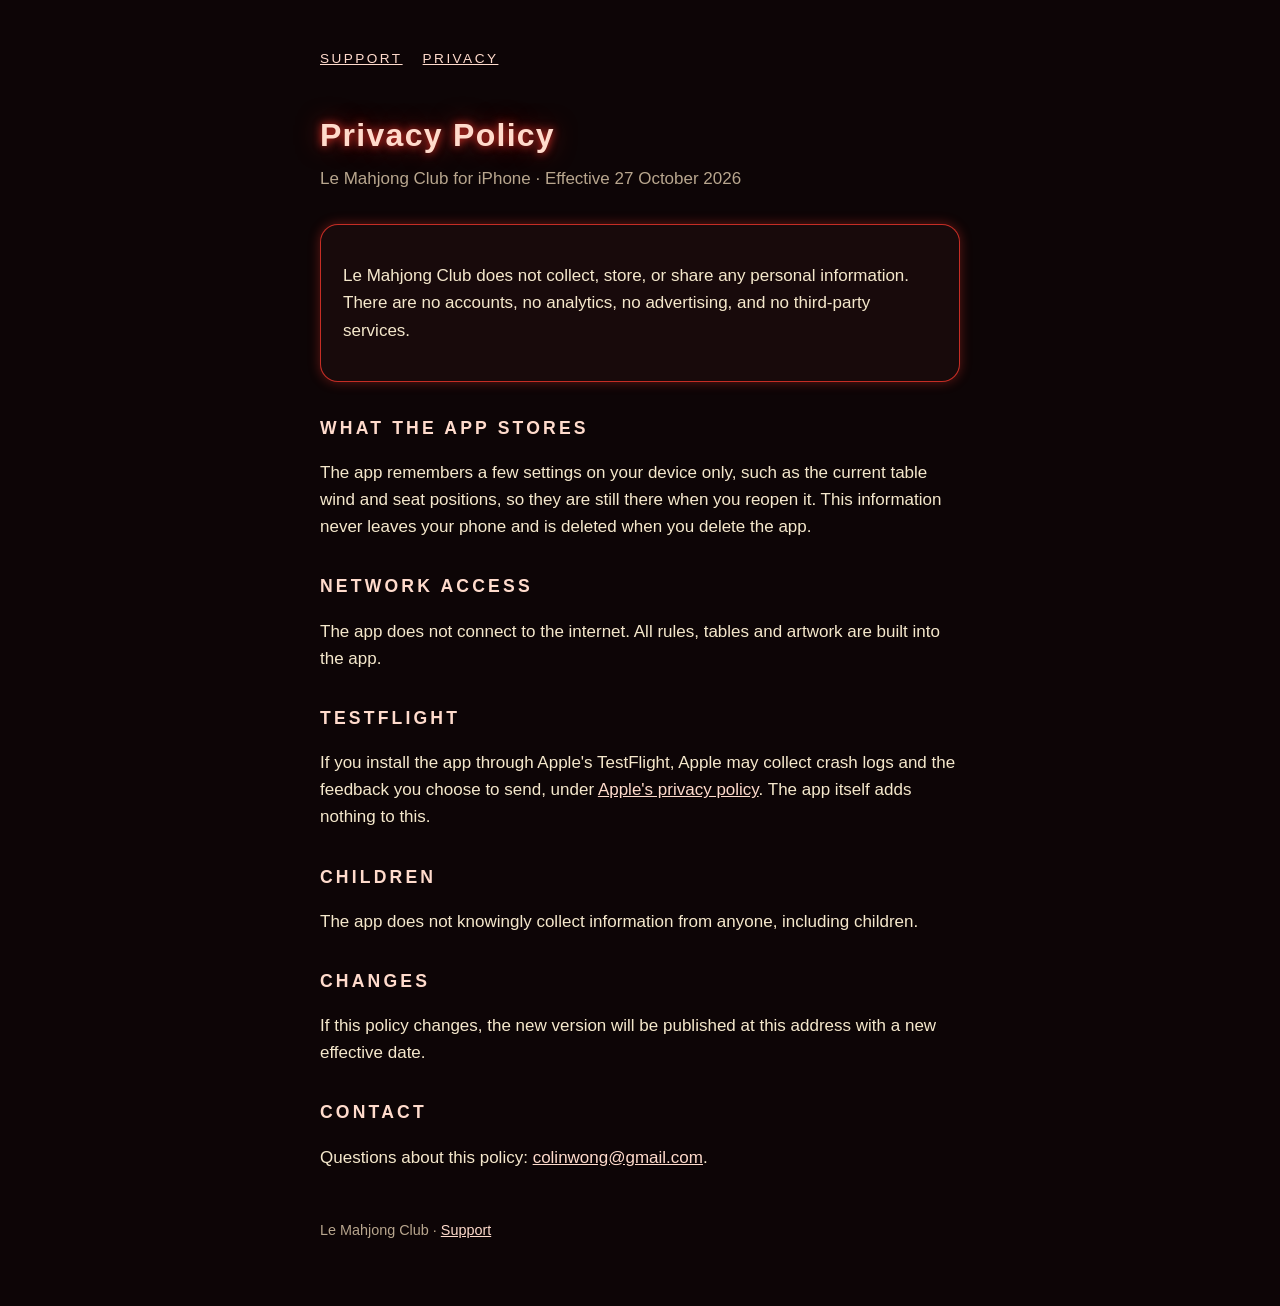
==== privacy.html @ e31676c5 "Support and privacy policy pages for the Le Mahjong Club app Co-Authored-By: Claude Fable 5.1 <norep" ====
<!doctype html>
<html lang="en">
<head>
<meta charset="utf-8">
<meta name="viewport" content="width=device-width, initial-scale=1">
<title>Le Mahjong Club — Privacy Policy</title>
<link rel="stylesheet" href="style.css">
</head>
<body>
<main>
  <nav><a href="./">Support</a><a href="privacy.html">Privacy</a></nav>
  <h1>Privacy Policy</h1>
  <p class="sub">Le Mahjong Club for iPhone · Effective 27 October 2026</p>

  <div class="card">
    <p>Le Mahjong Club does not collect, store, or share any personal information. There are no accounts, no analytics, no advertising, and no third-party services.</p>
  </div>

  <h2>What the app stores</h2>
  <p>The app remembers a few settings on your device only, such as the current table wind and seat positions, so they are still there when you reopen it. This information never leaves your phone and is deleted when you delete the app.</p>

  <h2>Network access</h2>
  <p>The app does not connect to the internet. All rules, tables and artwork are built into the app.</p>

  <h2>TestFlight</h2>
  <p>If you install the app through Apple's TestFlight, Apple may collect crash logs and the feedback you choose to send, under <a href="https://www.apple.com/legal/privacy/">Apple's privacy policy</a>. The app itself adds nothing to this.</p>

  <h2>Children</h2>
  <p>The app does not knowingly collect information from anyone, including children.</p>

  <h2>Changes</h2>
  <p>If this policy changes, the new version will be published at this address with a new effective date.</p>

  <h2>Contact</h2>
  <p>Questions about this policy: <a href="mailto:colinwong@gmail.com">colinwong@gmail.com</a>.</p>

  <footer>Le Mahjong Club · <a href="./">Support</a></footer>
</main>
</body>
</html>
---- style.css ----
:root { color-scheme: dark; --bg: #0d0506; --panel: #180a0b; --tube: #ff382e; --core: #ffdbcc; --ivory: #f5e8cc; --muted: #b8a68e; }
* { box-sizing: border-box; }
body { margin: 0; background: var(--bg); color: var(--ivory); font: 17px/1.6 -apple-system, BlinkMacSystemFont, "Helvetica Neue", Arial, sans-serif; }
main { max-width: 680px; margin: 0 auto; padding: 48px 20px 64px; }
h1 { font-size: 2rem; margin: 0 0 4px; color: var(--core); text-shadow: 0 0 8px rgba(255,56,46,.9), 0 0 24px rgba(255,56,46,.5); letter-spacing: .04em; }
h2 { font-size: 1.1rem; margin: 32px 0 8px; color: var(--core); text-transform: uppercase; letter-spacing: .18em; }
p, li { color: var(--ivory); }
.sub { color: var(--muted); margin: 0 0 32px; }
a { color: var(--core); }
.card { background: var(--panel); border: 1.5px solid rgba(255,56,46,.75); border-radius: 18px; padding: 20px 22px; box-shadow: 0 0 12px rgba(255,56,46,.35); margin: 20px 0; }
nav { display: flex; gap: 20px; margin-bottom: 40px; text-transform: uppercase; letter-spacing: .18em; font-size: .85rem; }
footer { margin-top: 48px; color: var(--muted); font-size: .9rem; }
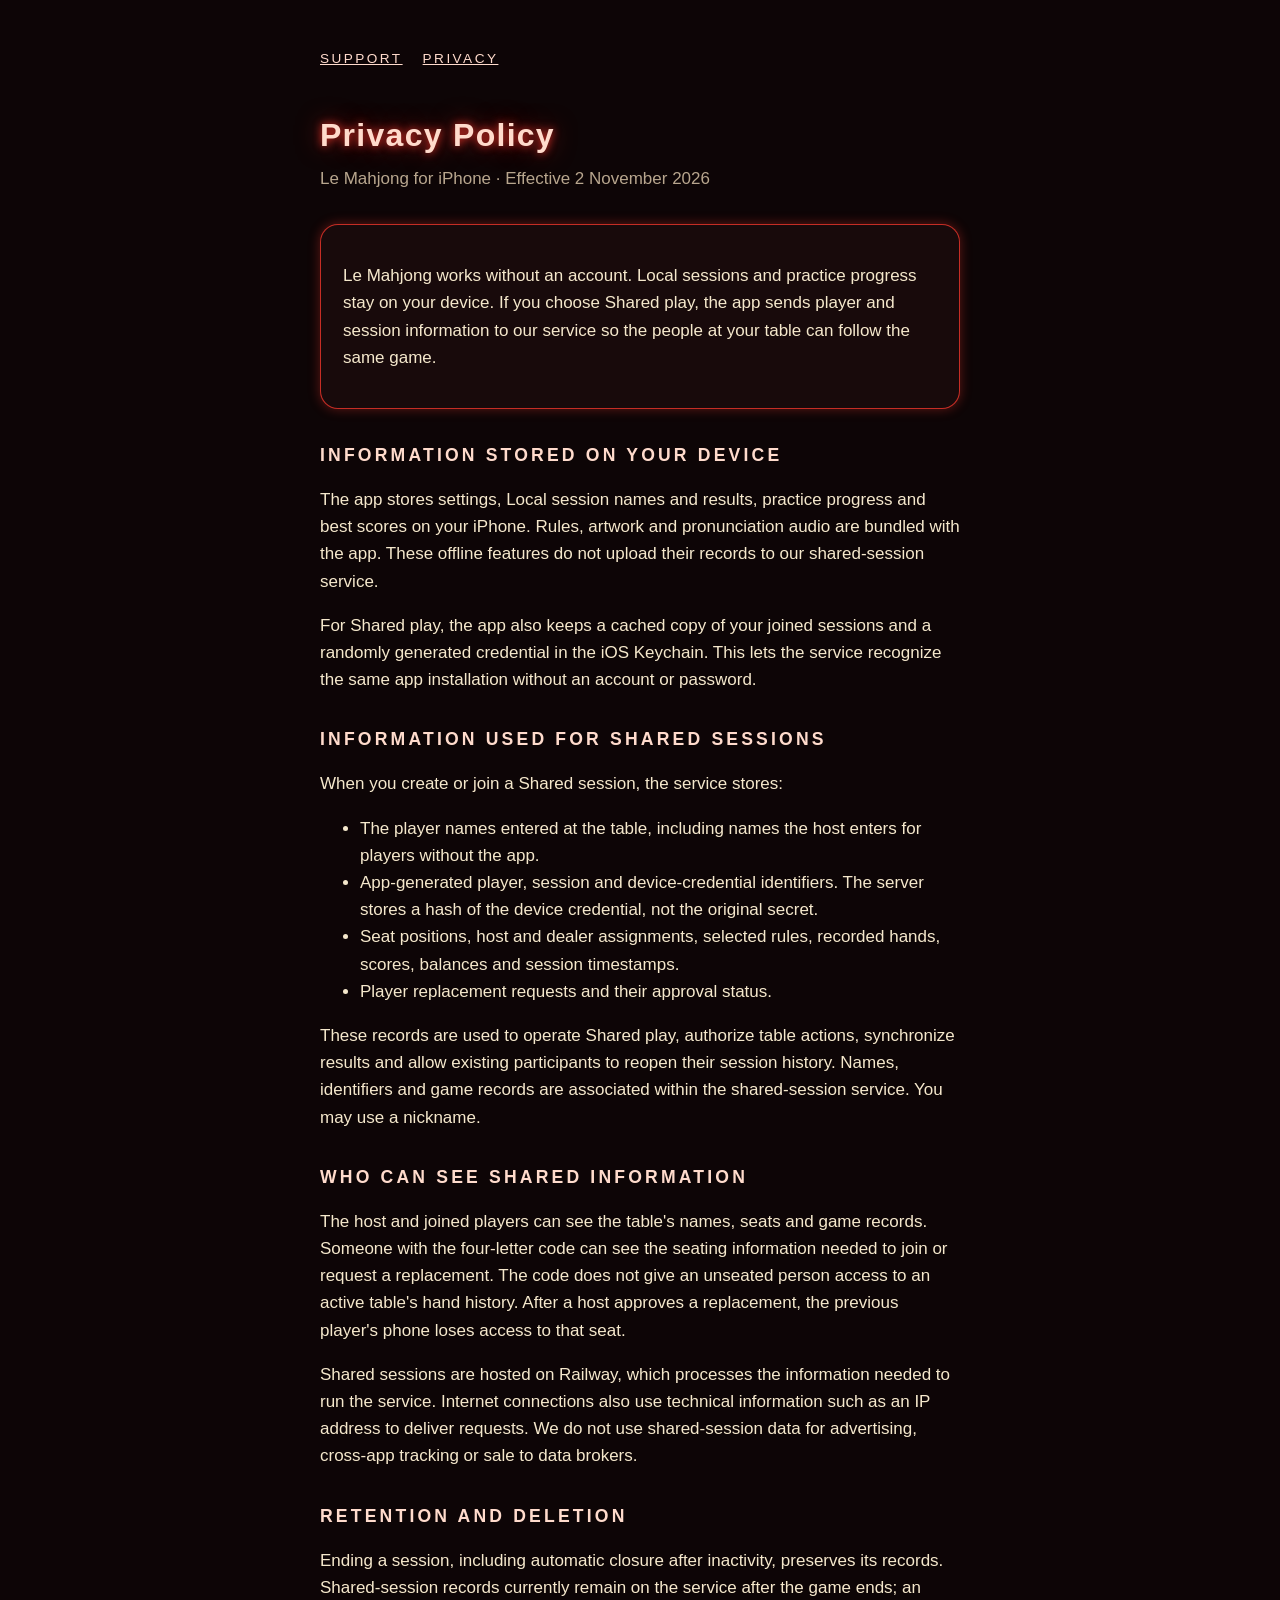
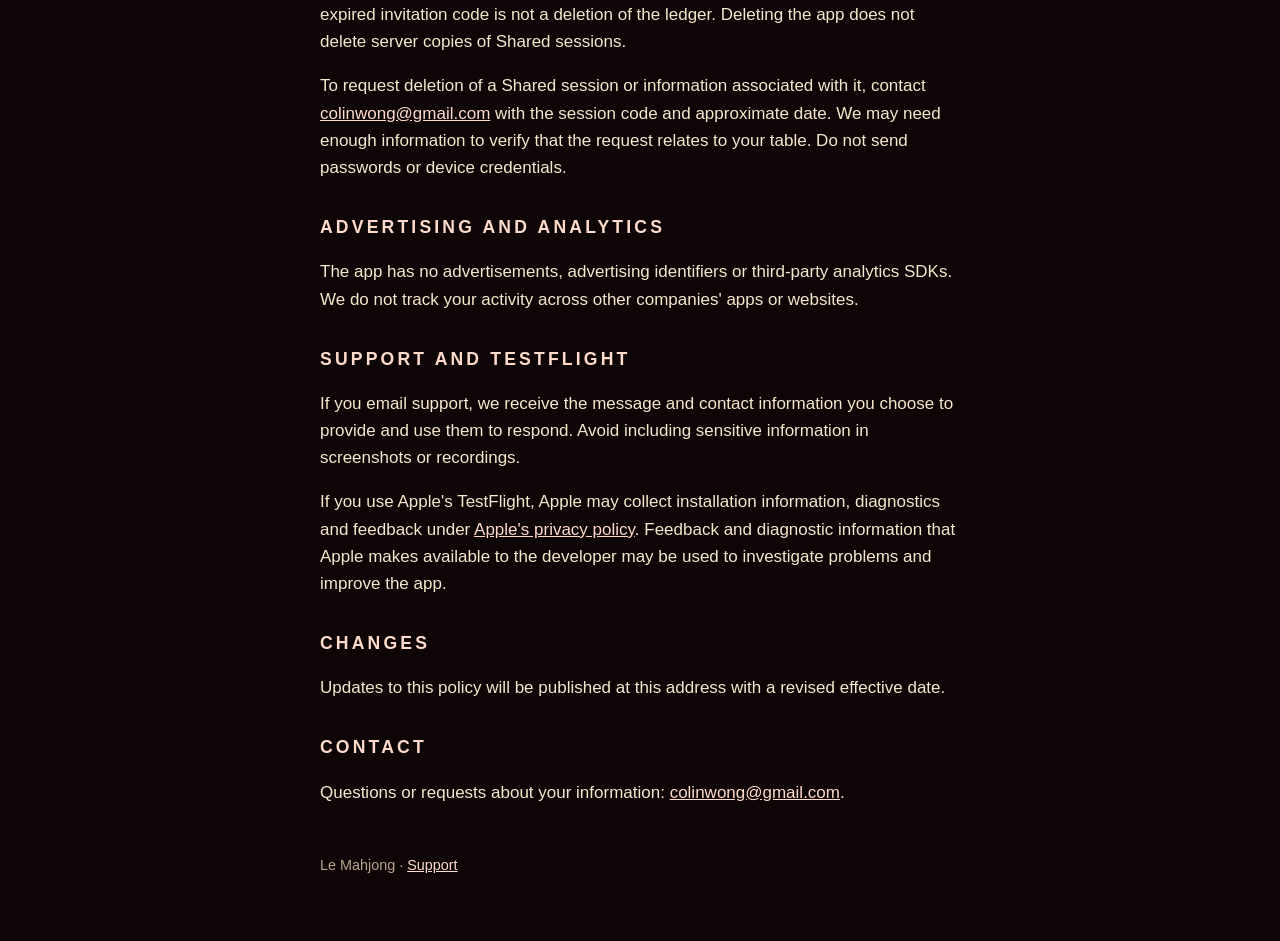
==== commit 1aa1659b: "Update Le Mahjong support and privacy for shared play and practice games" ====
--- a/privacy.html
+++ b/privacy.html
@@ -3,38 +3,55 @@
 <head>
 <meta charset="utf-8">
 <meta name="viewport" content="width=device-width, initial-scale=1">
-<title>Le Mahjong Club — Privacy Policy</title>
+<title>Le Mahjong — Privacy Policy</title>
 <link rel="stylesheet" href="style.css">
 </head>
 <body>
 <main>
   <nav><a href="./">Support</a><a href="privacy.html">Privacy</a></nav>
   <h1>Privacy Policy</h1>
-  <p class="sub">Le Mahjong Club for iPhone · Effective 27 October 2026</p>
+  <p class="sub">Le Mahjong for iPhone · Effective 2 November 2026</p>
 
   <div class="card">
-    <p>Le Mahjong Club does not collect, store, or share any personal information. There are no accounts, no analytics, no advertising, and no third-party services.</p>
+    <p>Le Mahjong works without an account. Local sessions and practice progress stay on your device. If you choose Shared play, the app sends player and session information to our service so the people at your table can follow the same game.</p>
   </div>
 
-  <h2>What the app stores</h2>
-  <p>The app remembers a few settings on your device only, such as the current table wind and seat positions, so they are still there when you reopen it. This information never leaves your phone and is deleted when you delete the app.</p>
+  <h2>Information stored on your device</h2>
+  <p>The app stores settings, Local session names and results, practice progress and best scores on your iPhone. Rules, artwork and pronunciation audio are bundled with the app. These offline features do not upload their records to our shared-session service.</p>
+  <p>For Shared play, the app also keeps a cached copy of your joined sessions and a randomly generated credential in the iOS Keychain. This lets the service recognize the same app installation without an account or password.</p>
 
-  <h2>Network access</h2>
-  <p>The app does not connect to the internet. All rules, tables and artwork are built into the app.</p>
+  <h2>Information used for Shared sessions</h2>
+  <p>When you create or join a Shared session, the service stores:</p>
+  <ul>
+    <li>The player names entered at the table, including names the host enters for players without the app.</li>
+    <li>App-generated player, session and device-credential identifiers. The server stores a hash of the device credential, not the original secret.</li>
+    <li>Seat positions, host and dealer assignments, selected rules, recorded hands, scores, balances and session timestamps.</li>
+    <li>Player replacement requests and their approval status.</li>
+  </ul>
+  <p>These records are used to operate Shared play, authorize table actions, synchronize results and allow existing participants to reopen their session history. Names, identifiers and game records are associated within the shared-session service. You may use a nickname.</p>
 
-  <h2>TestFlight</h2>
-  <p>If you install the app through Apple's TestFlight, Apple may collect crash logs and the feedback you choose to send, under <a href="https://www.apple.com/legal/privacy/">Apple's privacy policy</a>. The app itself adds nothing to this.</p>
+  <h2>Who can see shared information</h2>
+  <p>The host and joined players can see the table's names, seats and game records. Someone with the four-letter code can see the seating information needed to join or request a replacement. The code does not give an unseated person access to an active table's hand history. After a host approves a replacement, the previous player's phone loses access to that seat.</p>
+  <p>Shared sessions are hosted on Railway, which processes the information needed to run the service. Internet connections also use technical information such as an IP address to deliver requests. We do not use shared-session data for advertising, cross-app tracking or sale to data brokers.</p>
 
-  <h2>Children</h2>
-  <p>The app does not knowingly collect information from anyone, including children.</p>
+  <h2>Retention and deletion</h2>
+  <p>Ending a session, including automatic closure after inactivity, preserves its records. Shared-session records currently remain on the service after the game ends; an expired invitation code is not a deletion of the ledger. Deleting the app does not delete server copies of Shared sessions.</p>
+  <p>To request deletion of a Shared session or information associated with it, contact <a href="mailto:colinwong@gmail.com">colinwong@gmail.com</a> with the session code and approximate date. We may need enough information to verify that the request relates to your table. Do not send passwords or device credentials.</p>
+
+  <h2>Advertising and analytics</h2>
+  <p>The app has no advertisements, advertising identifiers or third-party analytics SDKs. We do not track your activity across other companies' apps or websites.</p>
+
+  <h2>Support and TestFlight</h2>
+  <p>If you email support, we receive the message and contact information you choose to provide and use them to respond. Avoid including sensitive information in screenshots or recordings.</p>
+  <p>If you use Apple's TestFlight, Apple may collect installation information, diagnostics and feedback under <a href="https://www.apple.com/legal/privacy/">Apple's privacy policy</a>. Feedback and diagnostic information that Apple makes available to the developer may be used to investigate problems and improve the app.</p>
 
   <h2>Changes</h2>
-  <p>If this policy changes, the new version will be published at this address with a new effective date.</p>
+  <p>Updates to this policy will be published at this address with a revised effective date.</p>
 
   <h2>Contact</h2>
-  <p>Questions about this policy: <a href="mailto:colinwong@gmail.com">colinwong@gmail.com</a>.</p>
+  <p>Questions or requests about your information: <a href="mailto:colinwong@gmail.com">colinwong@gmail.com</a>.</p>
 
-  <footer>Le Mahjong Club · <a href="./">Support</a></footer>
+  <footer>Le Mahjong · <a href="./">Support</a></footer>
 </main>
 </body>
 </html>
